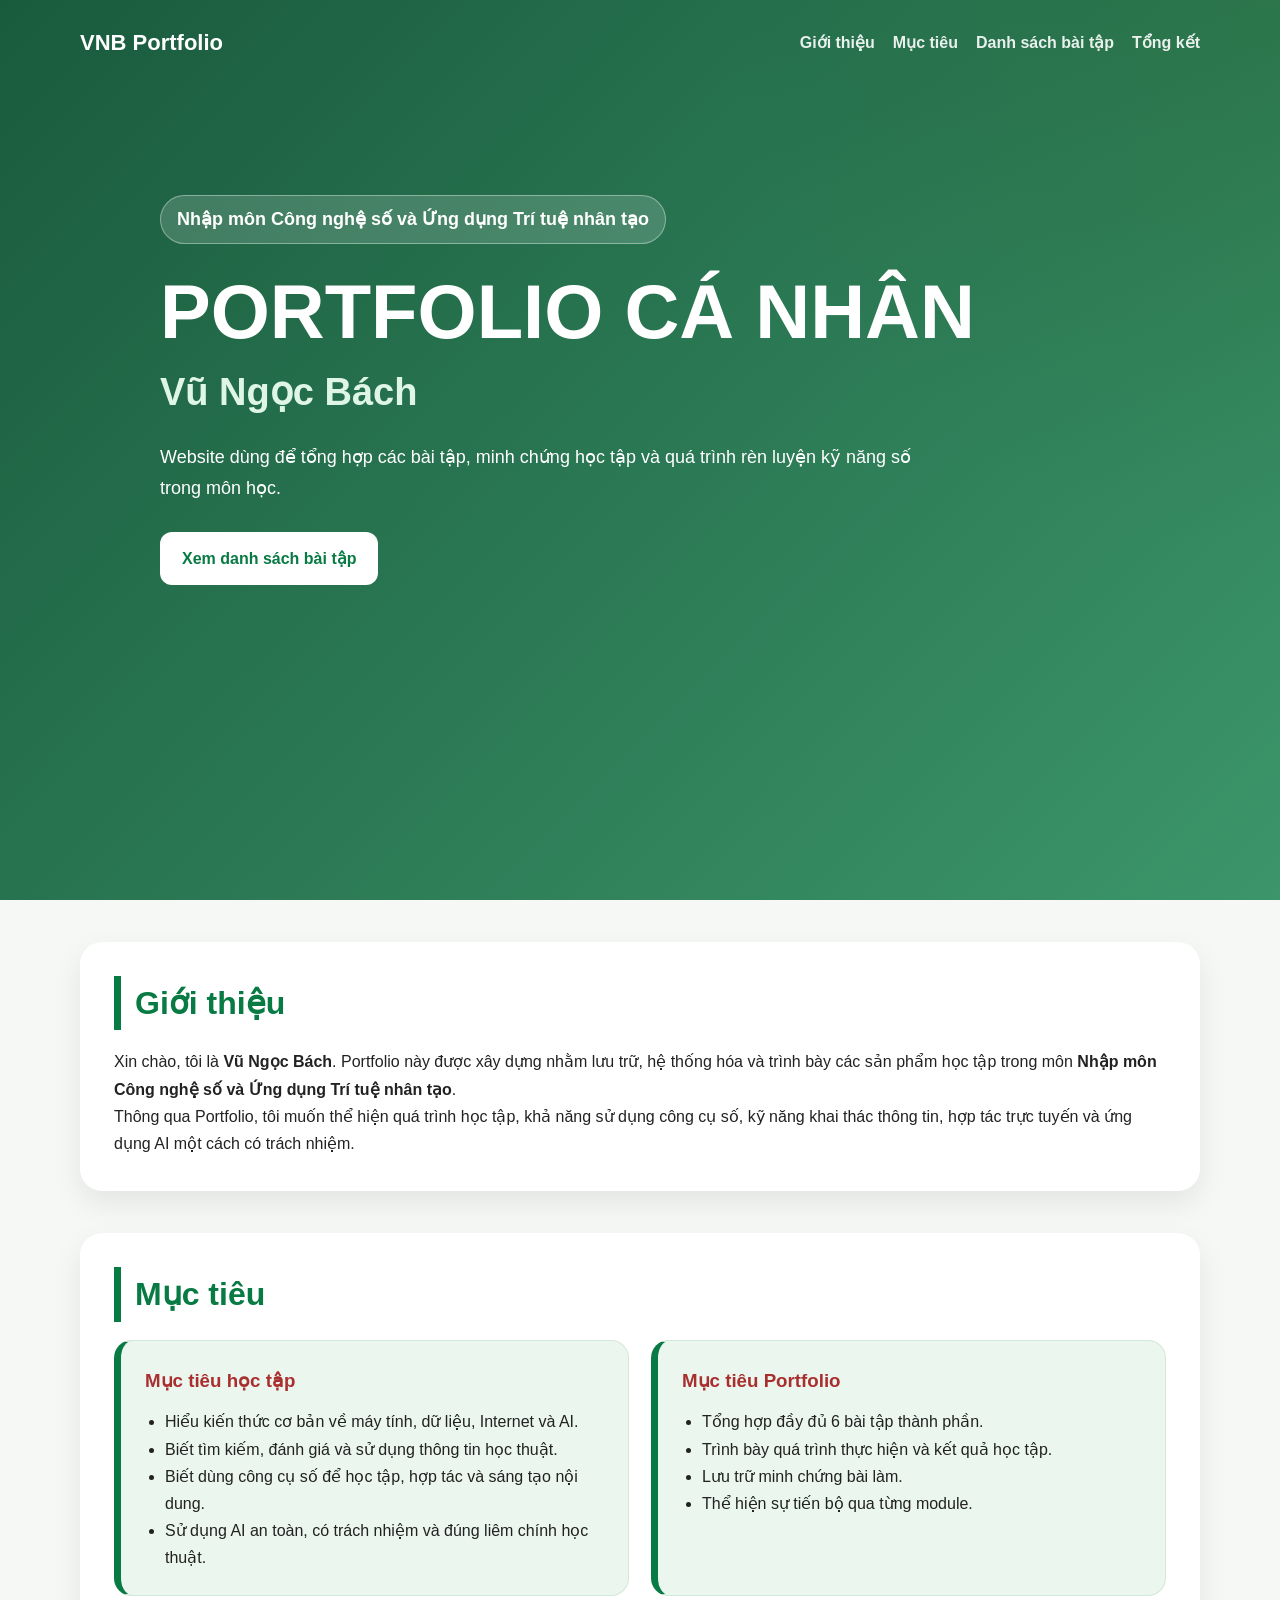
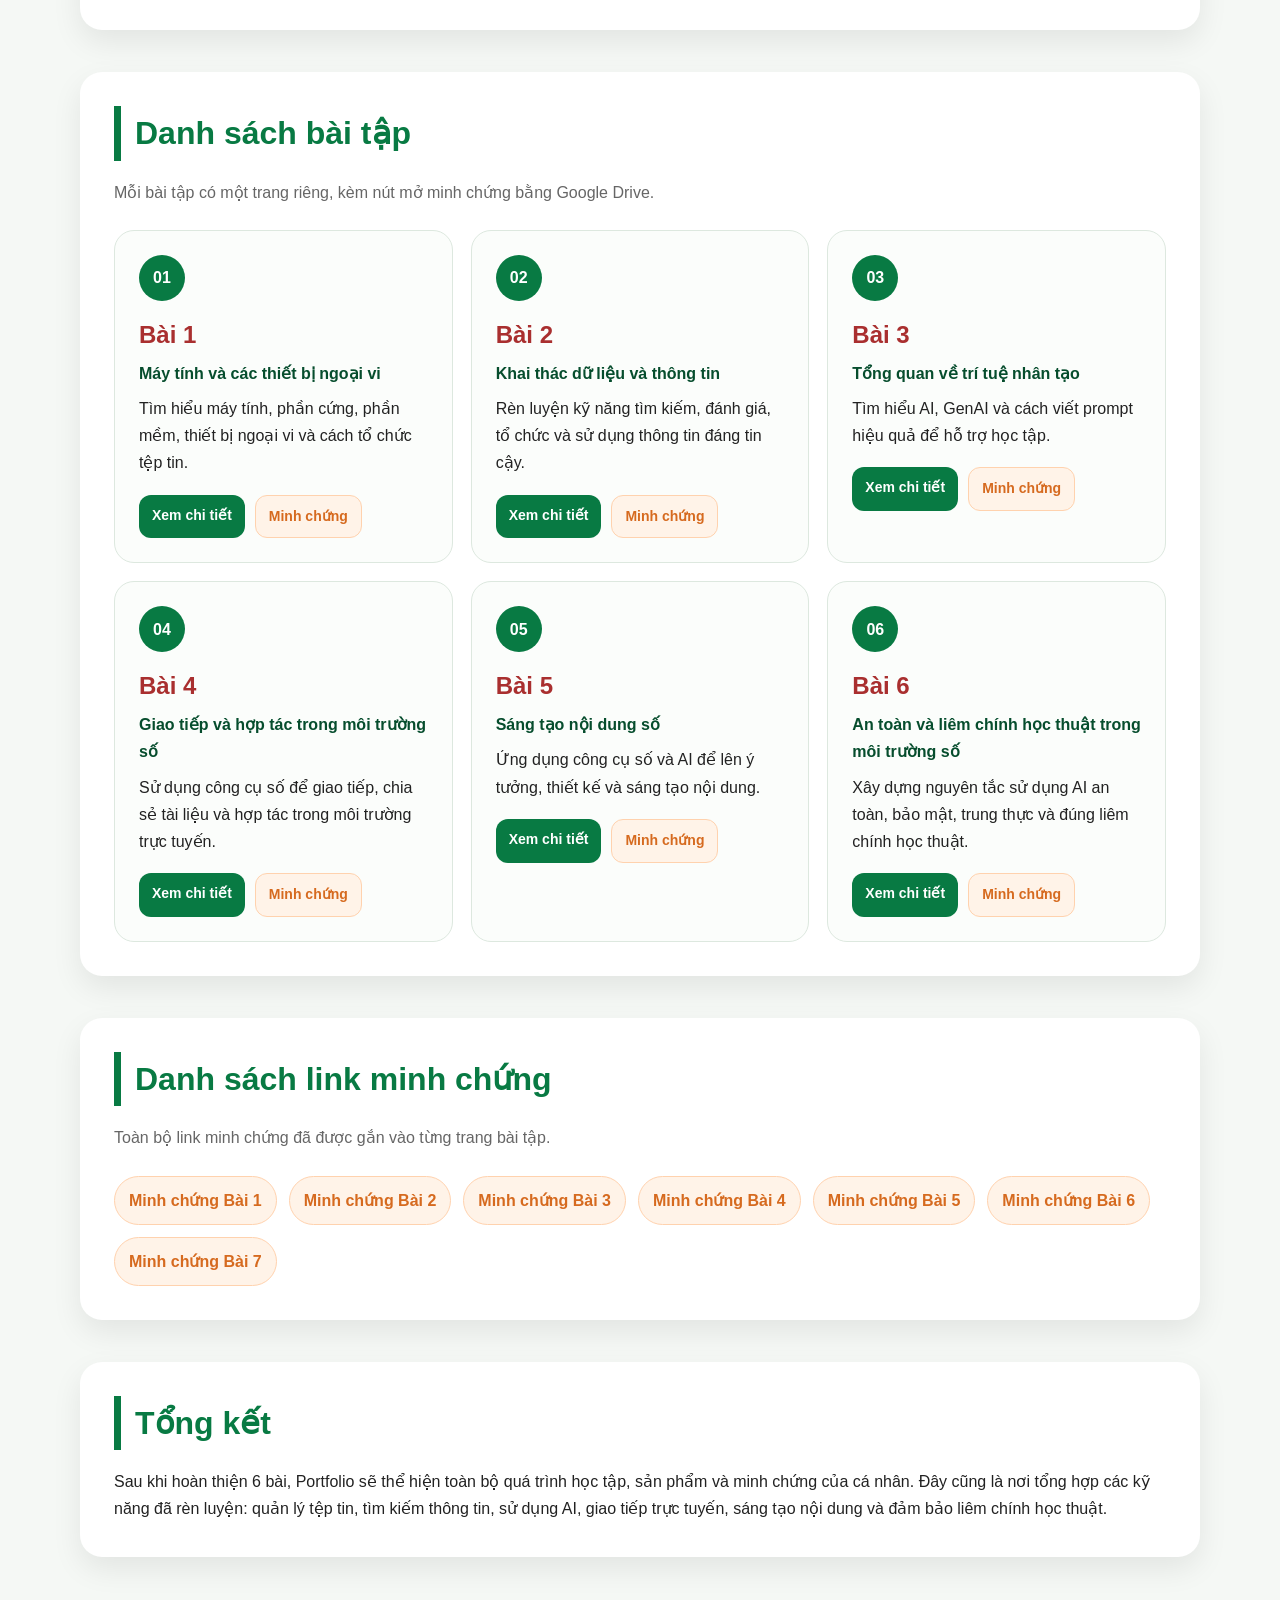
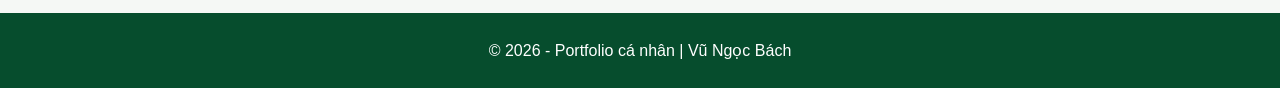
==== index.html @ 05a73e71 "Add files via upload" ====
<!DOCTYPE html>
<html lang="vi">
<head>
  <meta charset="UTF-8" />
  <meta name="viewport" content="width=device-width, initial-scale=1.0" />
  <title>Portfolio cá nhân - Vũ Ngọc Bách</title>
  <link rel="stylesheet" href="style.css" />
</head>
<body>
  <button id="backToTop" title="Lên đầu trang">↑</button>

  <header class="hero" id="top">
    <nav class="navbar">
      <a class="logo" href="index.html">VNB Portfolio</a>
      <div class="nav-links">
        <a href="#gioi-thieu">Giới thiệu</a>
        <a href="#muc-tieu">Mục tiêu</a>
        <a href="#bai-tap">Danh sách bài tập</a>
        <a href="#tong-ket">Tổng kết</a>
      </div>
    </nav>

    <div class="hero-content">
      <p class="tag">Nhập môn Công nghệ số và Ứng dụng Trí tuệ nhân tạo</p>
      <h1>Portfolio cá nhân</h1>
      <h2>Vũ Ngọc Bách</h2>
      <p>
        Website dùng để tổng hợp các bài tập, minh chứng học tập và quá trình rèn luyện
        kỹ năng số trong môn học.
      </p>
      <a class="primary-btn" href="#bai-tap">Xem danh sách bài tập</a>
    </div>
  </header>

  <main>
    <section id="gioi-thieu" class="section reveal">
      <h2>Giới thiệu</h2>
      <p>
        Xin chào, tôi là <strong>Vũ Ngọc Bách</strong>. Portfolio này được xây dựng nhằm
        lưu trữ, hệ thống hóa và trình bày các sản phẩm học tập trong môn
        <strong>Nhập môn Công nghệ số và Ứng dụng Trí tuệ nhân tạo</strong>.
      </p>
      <p>
        Thông qua Portfolio, tôi muốn thể hiện quá trình học tập, khả năng sử dụng công cụ số,
        kỹ năng khai thác thông tin, hợp tác trực tuyến và ứng dụng AI một cách có trách nhiệm.
      </p>
    </section>

    <section id="muc-tieu" class="section reveal">
      <h2>Mục tiêu</h2>
      <div class="two-columns">
        <article class="info-card">
          <h3>Mục tiêu học tập</h3>
          <ul>
            <li>Hiểu kiến thức cơ bản về máy tính, dữ liệu, Internet và AI.</li>
            <li>Biết tìm kiếm, đánh giá và sử dụng thông tin học thuật.</li>
            <li>Biết dùng công cụ số để học tập, hợp tác và sáng tạo nội dung.</li>
            <li>Sử dụng AI an toàn, có trách nhiệm và đúng liêm chính học thuật.</li>
          </ul>
        </article>

        <article class="info-card">
          <h3>Mục tiêu Portfolio</h3>
          <ul>
            <li>Tổng hợp đầy đủ 6 bài tập thành phần.</li>
            <li>Trình bày quá trình thực hiện và kết quả học tập.</li>
            <li>Lưu trữ minh chứng bài làm.</li>
            <li>Thể hiện sự tiến bộ qua từng module.</li>
          </ul>
        </article>
      </div>
    </section>

    <section id="bai-tap" class="section reveal">
      <h2>Danh sách bài tập</h2>
      <p class="section-desc">
        Mỗi bài tập có một trang riêng, kèm nút mở minh chứng bằng Google Drive.
      </p>

      <div class="assignment-grid">

        <article class="assignment-card">
          <span class="number">01</span>
          <h3>Bài 1</h3>
          <p class="assignment-title">Máy tính và các thiết bị ngoại vi</p>
          <p>Tìm hiểu máy tính, phần cứng, phần mềm, thiết bị ngoại vi và cách tổ chức tệp tin.</p>
          <div class="card-actions">
            <a class="detail-btn" href="bai1.html">Xem chi tiết</a>
            <a class="evidence-btn" href="https://drive.google.com/file/d/17_KeBuHPvC0zt0RiAbXdE-51wO7X2xpa/view?usp=share_link" target="_blank" rel="noopener">Minh chứng</a>
          </div>
        </article>

        <article class="assignment-card">
          <span class="number">02</span>
          <h3>Bài 2</h3>
          <p class="assignment-title">Khai thác dữ liệu và thông tin</p>
          <p>Rèn luyện kỹ năng tìm kiếm, đánh giá, tổ chức và sử dụng thông tin đáng tin cậy.</p>
          <div class="card-actions">
            <a class="detail-btn" href="bai2.html">Xem chi tiết</a>
            <a class="evidence-btn" href="https://drive.google.com/file/d/1ya9AKXjqErFp8FeHZlY8vaNB4wdCiCR8/view?usp=share_link" target="_blank" rel="noopener">Minh chứng</a>
          </div>
        </article>

        <article class="assignment-card">
          <span class="number">03</span>
          <h3>Bài 3</h3>
          <p class="assignment-title">Tổng quan về trí tuệ nhân tạo</p>
          <p>Tìm hiểu AI, GenAI và cách viết prompt hiệu quả để hỗ trợ học tập.</p>
          <div class="card-actions">
            <a class="detail-btn" href="bai3.html">Xem chi tiết</a>
            <a class="evidence-btn" href="https://drive.google.com/file/d/1rk3MLzhHFblfXQHARNccKO0j4BWEcYT7/view?usp=share_link" target="_blank" rel="noopener">Minh chứng</a>
          </div>
        </article>

        <article class="assignment-card">
          <span class="number">04</span>
          <h3>Bài 4</h3>
          <p class="assignment-title">Giao tiếp và hợp tác trong môi trường số</p>
          <p>Sử dụng công cụ số để giao tiếp, chia sẻ tài liệu và hợp tác trong môi trường trực tuyến.</p>
          <div class="card-actions">
            <a class="detail-btn" href="bai4.html">Xem chi tiết</a>
            <a class="evidence-btn" href="https://drive.google.com/file/d/1_MtPOjOUsxwetN4rPzFWlxDudxi7b3QG/view?usp=share_link" target="_blank" rel="noopener">Minh chứng</a>
          </div>
        </article>

        <article class="assignment-card">
          <span class="number">05</span>
          <h3>Bài 5</h3>
          <p class="assignment-title">Sáng tạo nội dung số</p>
          <p>Ứng dụng công cụ số và AI để lên ý tưởng, thiết kế và sáng tạo nội dung.</p>
          <div class="card-actions">
            <a class="detail-btn" href="bai5.html">Xem chi tiết</a>
            <a class="evidence-btn" href="https://drive.google.com/file/d/1tkrIAg6QmiqeE-oy_Vq1WE5YVNX4ok_f/view?usp=share_link" target="_blank" rel="noopener">Minh chứng</a>
          </div>
        </article>

        <article class="assignment-card">
          <span class="number">06</span>
          <h3>Bài 6</h3>
          <p class="assignment-title">An toàn và liêm chính học thuật trong môi trường số</p>
          <p>Xây dựng nguyên tắc sử dụng AI an toàn, bảo mật, trung thực và đúng liêm chính học thuật.</p>
          <div class="card-actions">
            <a class="detail-btn" href="bai6.html">Xem chi tiết</a>
            <a class="evidence-btn" href="https://drive.google.com/file/d/1mpqe5vvJ4cxMAyjoHSEantdmtImzjox4/view?usp=share_link" target="_blank" rel="noopener">Minh chứng</a>
          </div>
        </article>

      </div>
    </section>

    <section id="minh-chung" class="section reveal">
      <h2>Danh sách link minh chứng</h2>
      <p class="section-desc">Toàn bộ link minh chứng đã được gắn vào từng trang bài tập.</p>
      <div class="evidence-list">
        <a href="https://drive.google.com/file/d/17_KeBuHPvC0zt0RiAbXdE-51wO7X2xpa/view?usp=share_link" target="_blank" rel="noopener">Minh chứng Bài 1</a>
<a href="https://drive.google.com/file/d/1ya9AKXjqErFp8FeHZlY8vaNB4wdCiCR8/view?usp=share_link" target="_blank" rel="noopener">Minh chứng Bài 2</a>
<a href="https://drive.google.com/file/d/1rk3MLzhHFblfXQHARNccKO0j4BWEcYT7/view?usp=share_link" target="_blank" rel="noopener">Minh chứng Bài 3</a>
<a href="https://drive.google.com/file/d/1_MtPOjOUsxwetN4rPzFWlxDudxi7b3QG/view?usp=share_link" target="_blank" rel="noopener">Minh chứng Bài 4</a>
<a href="https://drive.google.com/file/d/1tkrIAg6QmiqeE-oy_Vq1WE5YVNX4ok_f/view?usp=share_link" target="_blank" rel="noopener">Minh chứng Bài 5</a>
<a href="https://drive.google.com/file/d/1mpqe5vvJ4cxMAyjoHSEantdmtImzjox4/view?usp=share_link" target="_blank" rel="noopener">Minh chứng Bài 6</a>
<a href="https://drive.google.com/file/d/15a1ItM4gDyI9avNqG9fTNiDz6GsLMPMx/view?usp=share_link" target="_blank" rel="noopener">Minh chứng Bài 7</a>

      </div>
    </section>

    <section id="tong-ket" class="section reveal">
      <h2>Tổng kết</h2>
      <p>
        Sau khi hoàn thiện 6 bài, Portfolio sẽ thể hiện toàn bộ quá trình học tập,
        sản phẩm và minh chứng của cá nhân. Đây cũng là nơi tổng hợp các kỹ năng đã rèn luyện:
        quản lý tệp tin, tìm kiếm thông tin, sử dụng AI, giao tiếp trực tuyến, sáng tạo nội dung
        và đảm bảo liêm chính học thuật.
      </p>
    </section>
  </main>

  <footer>
    <p>© 2026 - Portfolio cá nhân | Vũ Ngọc Bách</p>
  </footer>

  <script src="script.js"></script>
</body>
</html>
---- style.css ----
* {
  box-sizing: border-box;
  margin: 0;
  padding: 0;
}

:root {
  --green: #087a43;
  --green-dark: #064d2d;
  --green-light: #eaf6ee;
  --red: #a92f2f;
  --orange: #d66a1f;
  --white: #ffffff;
  --text: #222222;
  --muted: #666666;
  --shadow: 0 12px 30px rgba(0, 0, 0, 0.08);
}

html {
  scroll-behavior: smooth;
}

body {
  font-family: Arial, Helvetica, sans-serif;
  background: #f5f8f5;
  color: var(--text);
  line-height: 1.7;
}

a {
  text-decoration: none;
}

.hero {
  min-height: 100vh;
  background:
    linear-gradient(135deg, rgba(6, 77, 45, 0.92), rgba(8, 122, 67, 0.78)),
    radial-gradient(circle at top right, rgba(214, 106, 31, 0.35), transparent 35%);
  color: var(--white);
}

.navbar {
  width: min(1120px, 90%);
  margin: 0 auto;
  padding: 24px 0;
  display: flex;
  align-items: center;
  justify-content: space-between;
  gap: 18px;
}

.logo {
  color: var(--white);
  font-size: 22px;
  font-weight: 800;
}

.nav-links {
  display: flex;
  gap: 18px;
  flex-wrap: wrap;
}

.nav-links a {
  color: var(--white);
  font-weight: 700;
  opacity: 0.9;
}

.nav-links a:hover {
  opacity: 1;
  text-decoration: underline;
}

.hero-content {
  width: min(960px, 90%);
  margin: 0 auto;
  padding-top: 110px;
}

.tag {
  display: inline-block;
  padding: 8px 16px;
  margin-bottom: 18px;
  background: rgba(255, 255, 255, 0.16);
  border: 1px solid rgba(255, 255, 255, 0.38);
  border-radius: 999px;
  font-weight: 700;
}

.hero-content h1 {
  font-size: clamp(42px, 8vw, 76px);
  line-height: 1.05;
  text-transform: uppercase;
  margin-bottom: 8px;
}

.hero-content h2 {
  font-size: clamp(24px, 4vw, 38px);
  color: #dff5e5;
  margin-bottom: 18px;
}

.hero-content p {
  max-width: 760px;
  font-size: 18px;
  margin-bottom: 28px;
}

.primary-btn,
.detail-btn,
.evidence-btn,
.back-home {
  display: inline-block;
  border-radius: 12px;
  font-weight: 800;
  transition: 0.25s;
}

.primary-btn {
  padding: 13px 22px;
  background: var(--white);
  color: var(--green);
}

.primary-btn:hover {
  background: #e8f5ec;
  transform: translateY(-2px);
}

.section {
  width: min(1120px, 90%);
  margin: 42px auto;
  padding: 34px;
  background: var(--white);
  border-radius: 22px;
  box-shadow: var(--shadow);
}

.section h2 {
  color: var(--green);
  font-size: 32px;
  margin-bottom: 18px;
  padding-left: 14px;
  border-left: 7px solid var(--green);
}

.section-desc {
  color: var(--muted);
  margin-bottom: 24px;
}

.two-columns {
  display: grid;
  grid-template-columns: repeat(2, 1fr);
  gap: 22px;
}

.info-card {
  padding: 24px;
  background: var(--green-light);
  border: 1px solid #d3e8d8;
  border-left: 7px solid var(--green);
  border-radius: 18px;
}

.info-card h3 {
  color: var(--red);
  margin-bottom: 12px;
}

.info-card ul {
  padding-left: 20px;
}

.assignment-grid {
  display: grid;
  grid-template-columns: repeat(3, 1fr);
  gap: 18px;
}

.assignment-card {
  padding: 24px;
  border: 1px solid #dde8df;
  border-radius: 20px;
  background: #fbfdfb;
  transition: transform 0.25s, box-shadow 0.25s, border-color 0.25s;
}

.assignment-card:hover,
.assignment-card.hovered {
  transform: translateY(-7px);
  border-color: var(--green);
  box-shadow: 0 12px 26px rgba(8, 122, 67, 0.17);
}

.number {
  display: inline-flex;
  width: 46px;
  height: 46px;
  margin-bottom: 14px;
  border-radius: 50%;
  align-items: center;
  justify-content: center;
  background: var(--green);
  color: var(--white);
  font-weight: 900;
}

.assignment-card h3 {
  color: var(--red);
  font-size: 24px;
  margin-bottom: 4px;
}

.assignment-title {
  color: var(--green-dark);
  font-weight: 800;
  margin-bottom: 8px;
}

.card-actions {
  display: flex;
  gap: 10px;
  flex-wrap: wrap;
  margin-top: 18px;
}

.detail-btn,
.evidence-btn {
  padding: 9px 13px;
  font-size: 14px;
}

.detail-btn {
  background: var(--green);
  color: var(--white);
}

.evidence-btn {
  background: #fff3e8;
  color: var(--orange);
  border: 1px solid #ffd2ae;
}

.detail-btn:hover,
.evidence-btn:hover {
  transform: translateY(-2px);
}

.evidence-list {
  display: flex;
  gap: 12px;
  flex-wrap: wrap;
}

.evidence-list a {
  padding: 10px 14px;
  border-radius: 999px;
  background: #fff3e8;
  color: var(--orange);
  font-weight: 800;
  border: 1px solid #ffd2ae;
}

.subpage-header {
  background: linear-gradient(135deg, var(--green-dark), var(--green));
  color: var(--white);
  padding: 28px 0;
}

.subpage-header-inner {
  width: min(1120px, 90%);
  margin: 0 auto;
  display: flex;
  align-items: center;
  justify-content: space-between;
  gap: 16px;
  flex-wrap: wrap;
}

.back-home {
  color: var(--white);
  border: 1px solid rgba(255,255,255,0.45);
  padding: 9px 14px;
}

.back-home:hover {
  background: rgba(255,255,255,0.16);
}

.subpage-main {
  width: min(980px, 90%);
  margin: 42px auto;
}

.lesson-box {
  background: var(--white);
  box-shadow: var(--shadow);
  border-radius: 22px;
  padding: 34px;
}

.lesson-box h1 {
  color: var(--red);
  font-size: clamp(30px, 5vw, 44px);
  margin-bottom: 10px;
}

.lesson-box .lead {
  color: var(--muted);
  margin-bottom: 26px;
}

.placeholder-grid {
  display: grid;
  grid-template-columns: repeat(2, 1fr);
  gap: 18px;
  margin-top: 24px;
}

.placeholder-card,
.proof-card {
  padding: 22px;
  border-radius: 18px;
  border: 1px solid #dbe7de;
  background: #fbfdfb;
}

.placeholder-card h2 {
  font-size: 21px;
  color: var(--green);
  margin-bottom: 8px;
}

.proof-card {
  margin-top: 22px;
  background: #fff7ed;
  border-left: 7px solid var(--orange);
}

.proof-card h2 {
  color: var(--orange);
  margin-bottom: 8px;
}

.proof-actions {
  margin-top: 16px;
}

footer {
  margin-top: 56px;
  padding: 24px;
  text-align: center;
  color: var(--white);
  background: var(--green-dark);
}

#backToTop {
  position: fixed;
  right: 18px;
  bottom: 18px;
  width: 46px;
  height: 46px;
  border: none;
  border-radius: 50%;
  background: var(--red);
  color: var(--white);
  font-size: 22px;
  font-weight: 900;
  cursor: pointer;
  box-shadow: var(--shadow);
  display: none;
  z-index: 50;
}

#backToTop.show {
  display: block;
}

.reveal {
  opacity: 0;
  transform: translateY(18px);
  transition: 0.6s;
}

.reveal.visible {
  opacity: 1;
  transform: translateY(0);
}

@media (max-width: 900px) {
  .two-columns,
  .assignment-grid,
  .placeholder-grid {
    grid-template-columns: 1fr;
  }

  .hero-content {
    padding-top: 80px;
  }
}

@media (max-width: 640px) {
  .navbar,
  .subpage-header-inner {
    align-items: flex-start;
    flex-direction: column;
  }

  .nav-links {
    gap: 10px;
  }

  .section,
  .lesson-box {
    padding: 24px;
  }
}
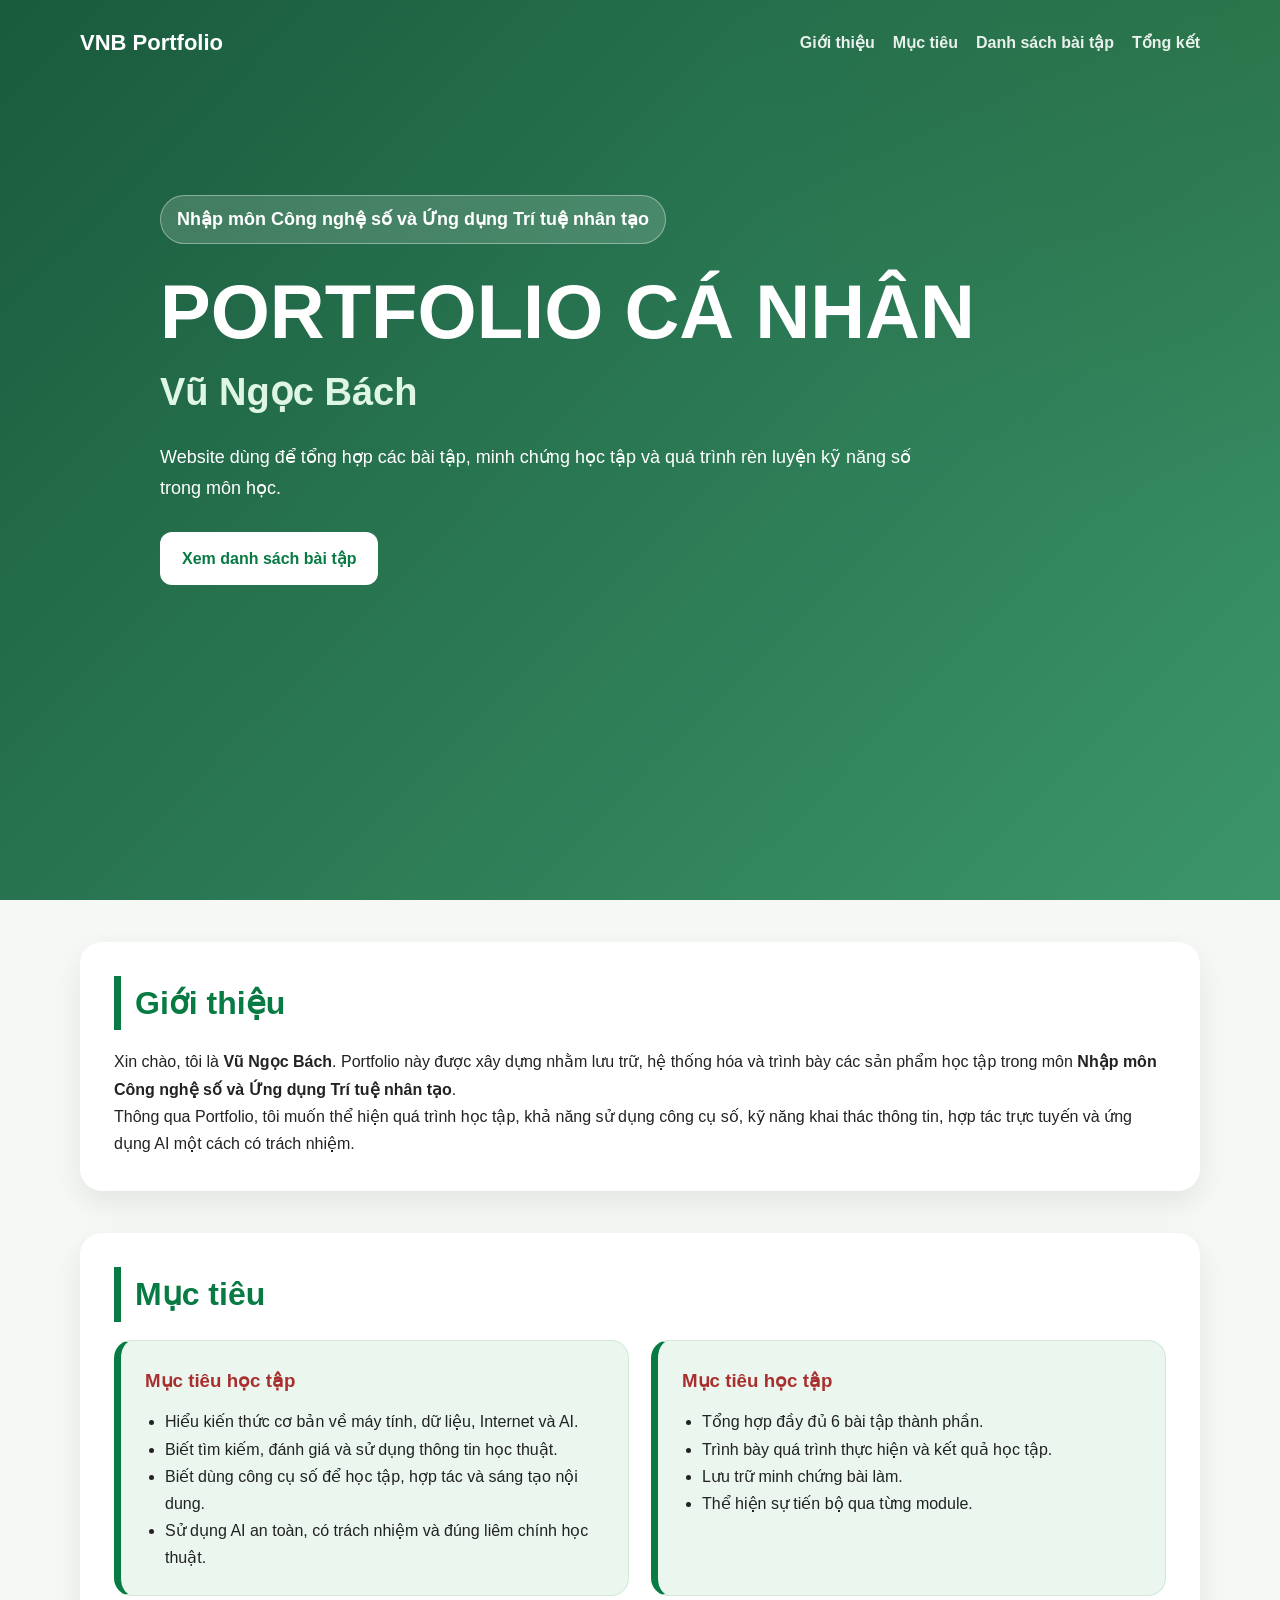
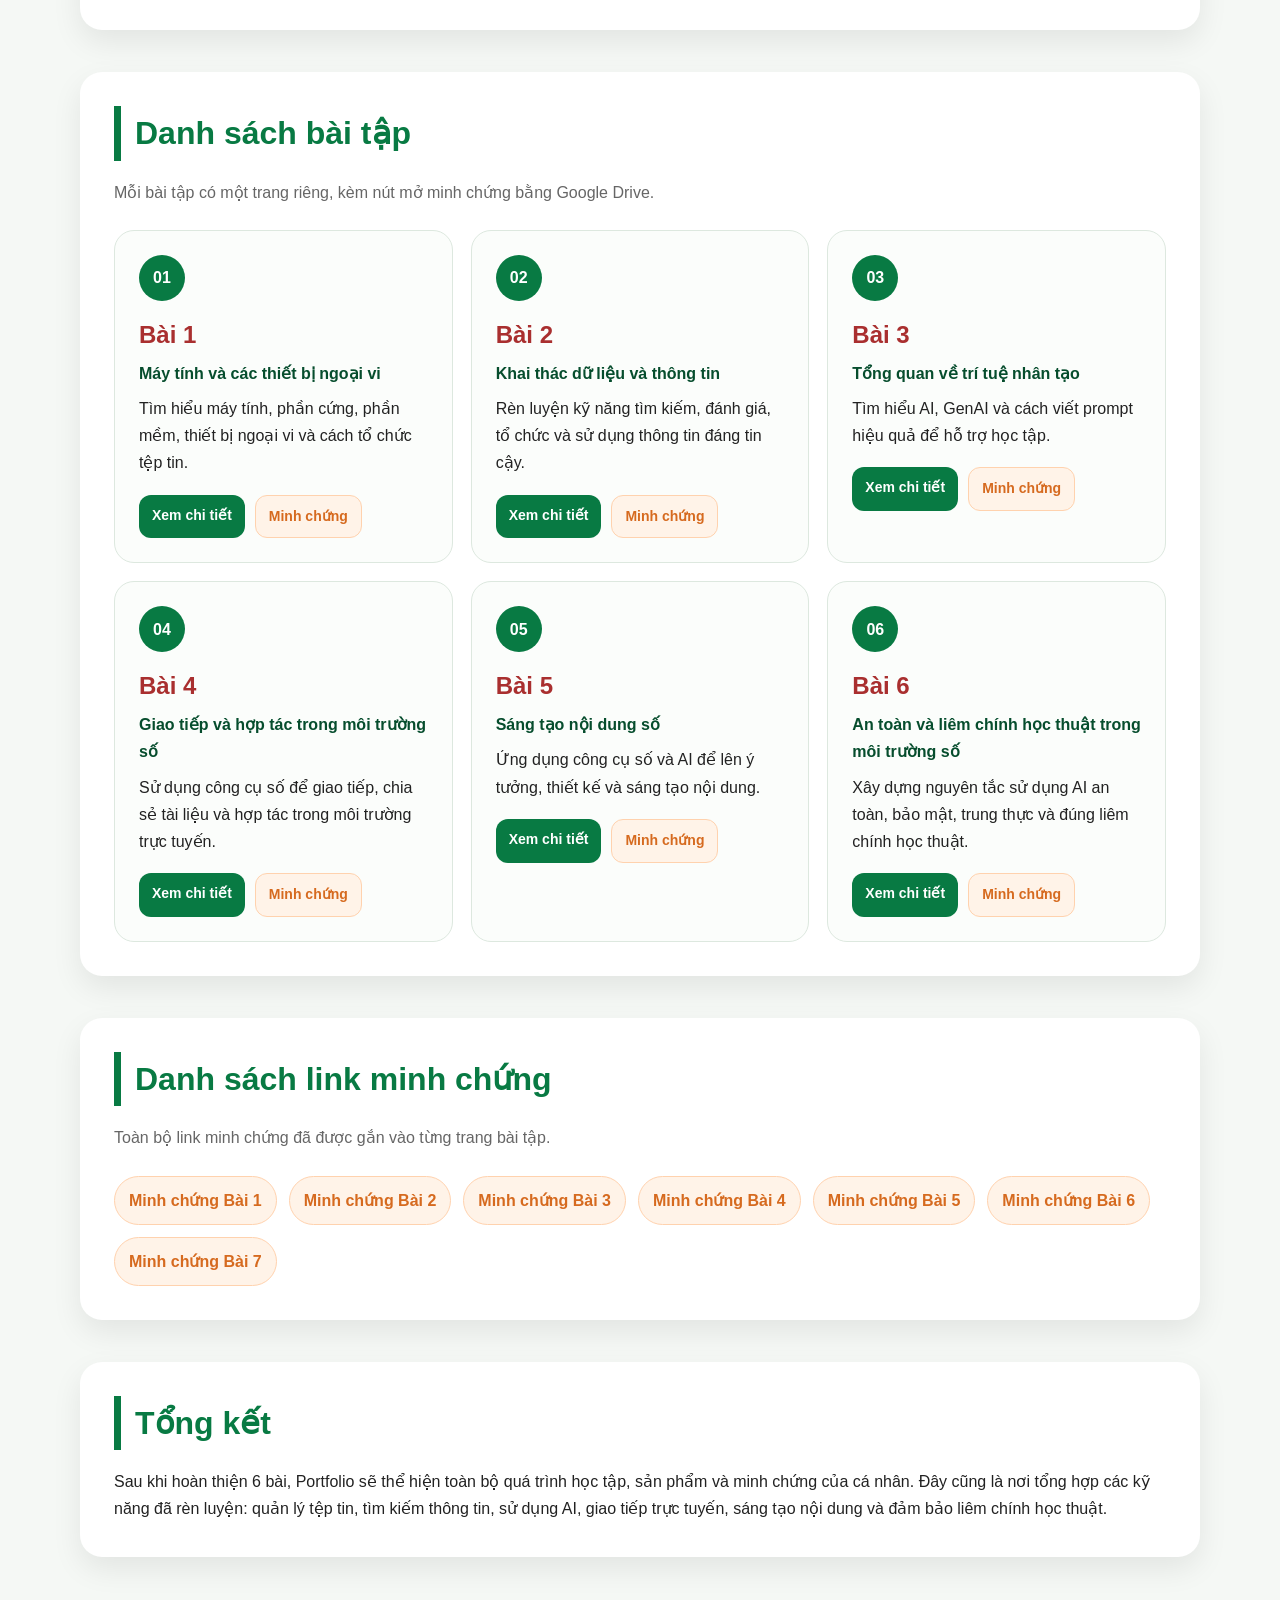
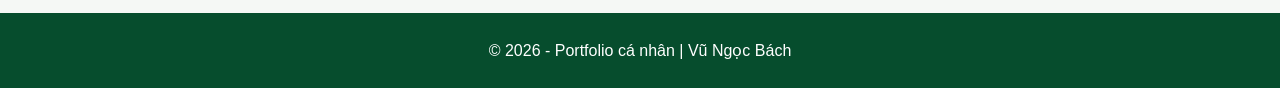
==== commit bd80a7f8: "Change header from 'Mục tiêu Portfolio' to 'Mục tiêu học tập'" ====
--- a/index.html
+++ b/index.html
@@ -60,7 +60,7 @@
         </article>
 
         <article class="info-card">
-          <h3>Mục tiêu Portfolio</h3>
+          <h3>Mục tiêu học tập</h3>
           <ul>
             <li>Tổng hợp đầy đủ 6 bài tập thành phần.</li>
             <li>Trình bày quá trình thực hiện và kết quả học tập.</li>
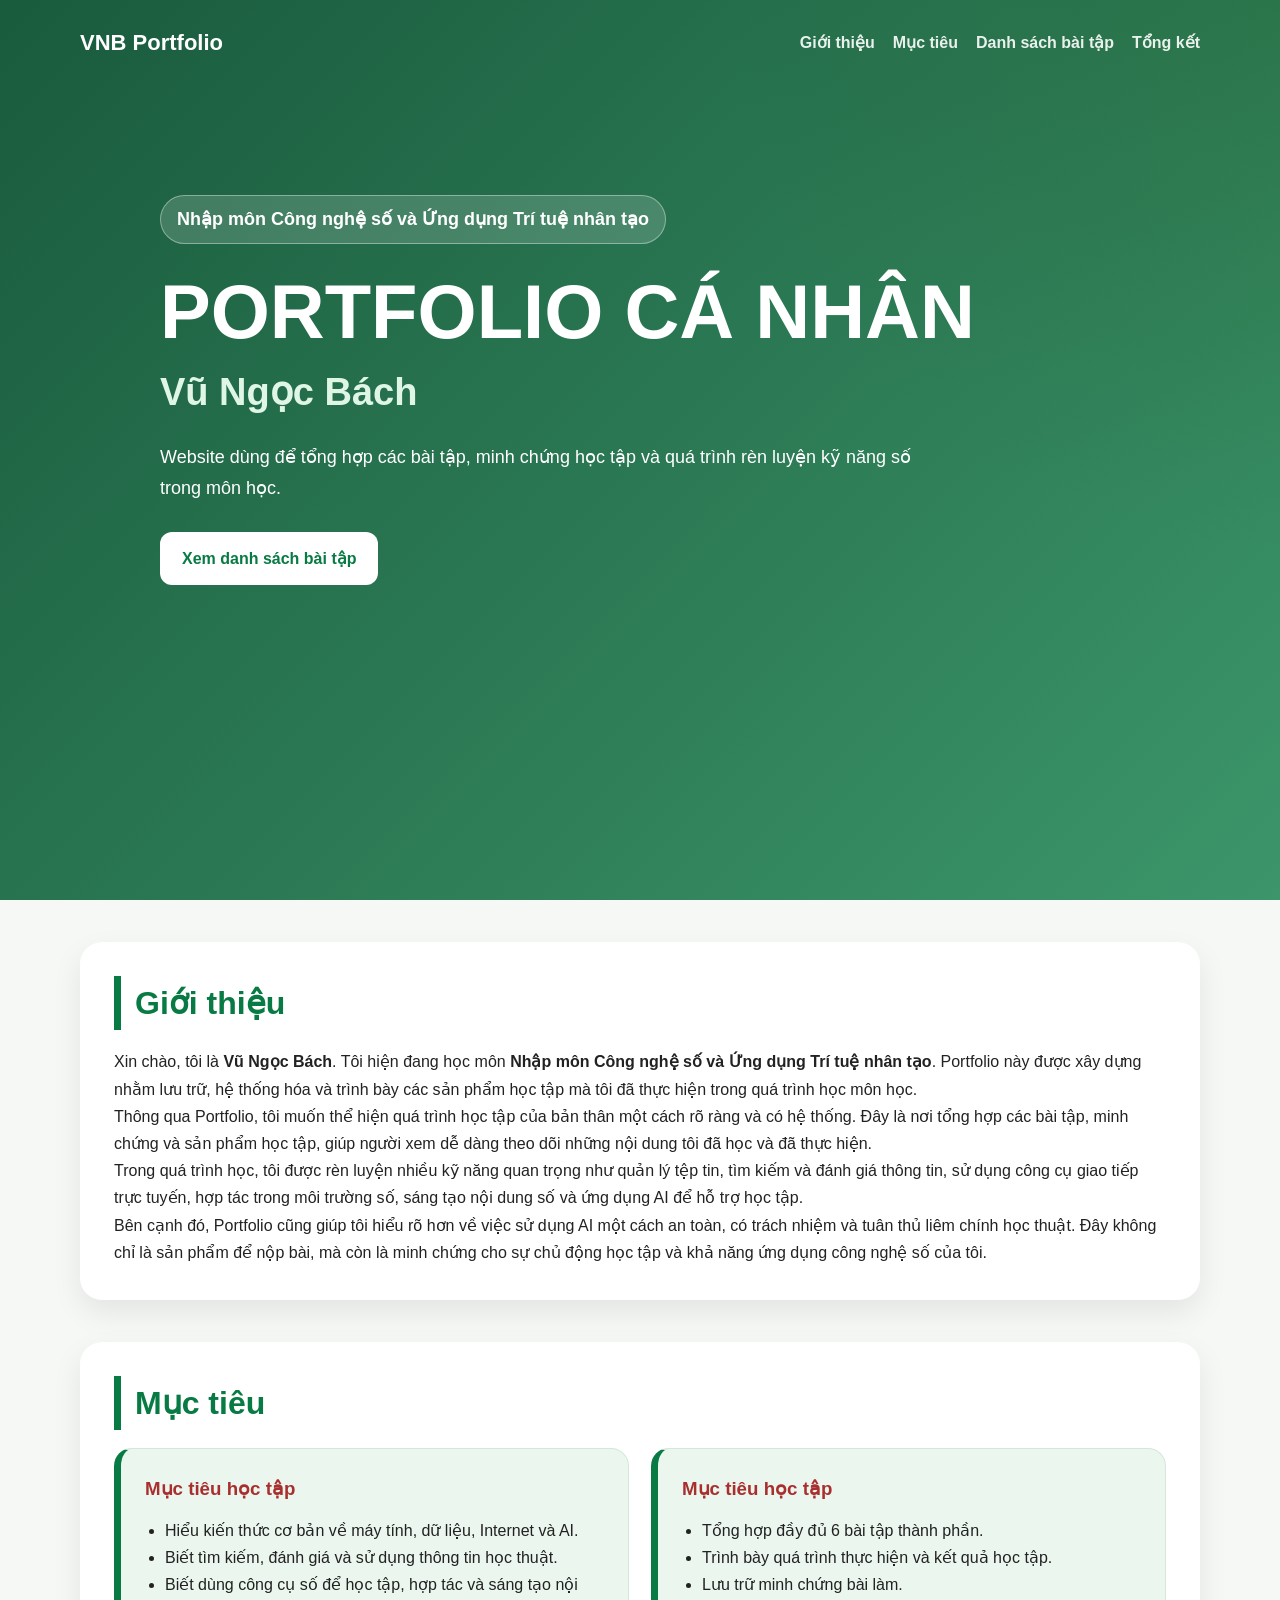
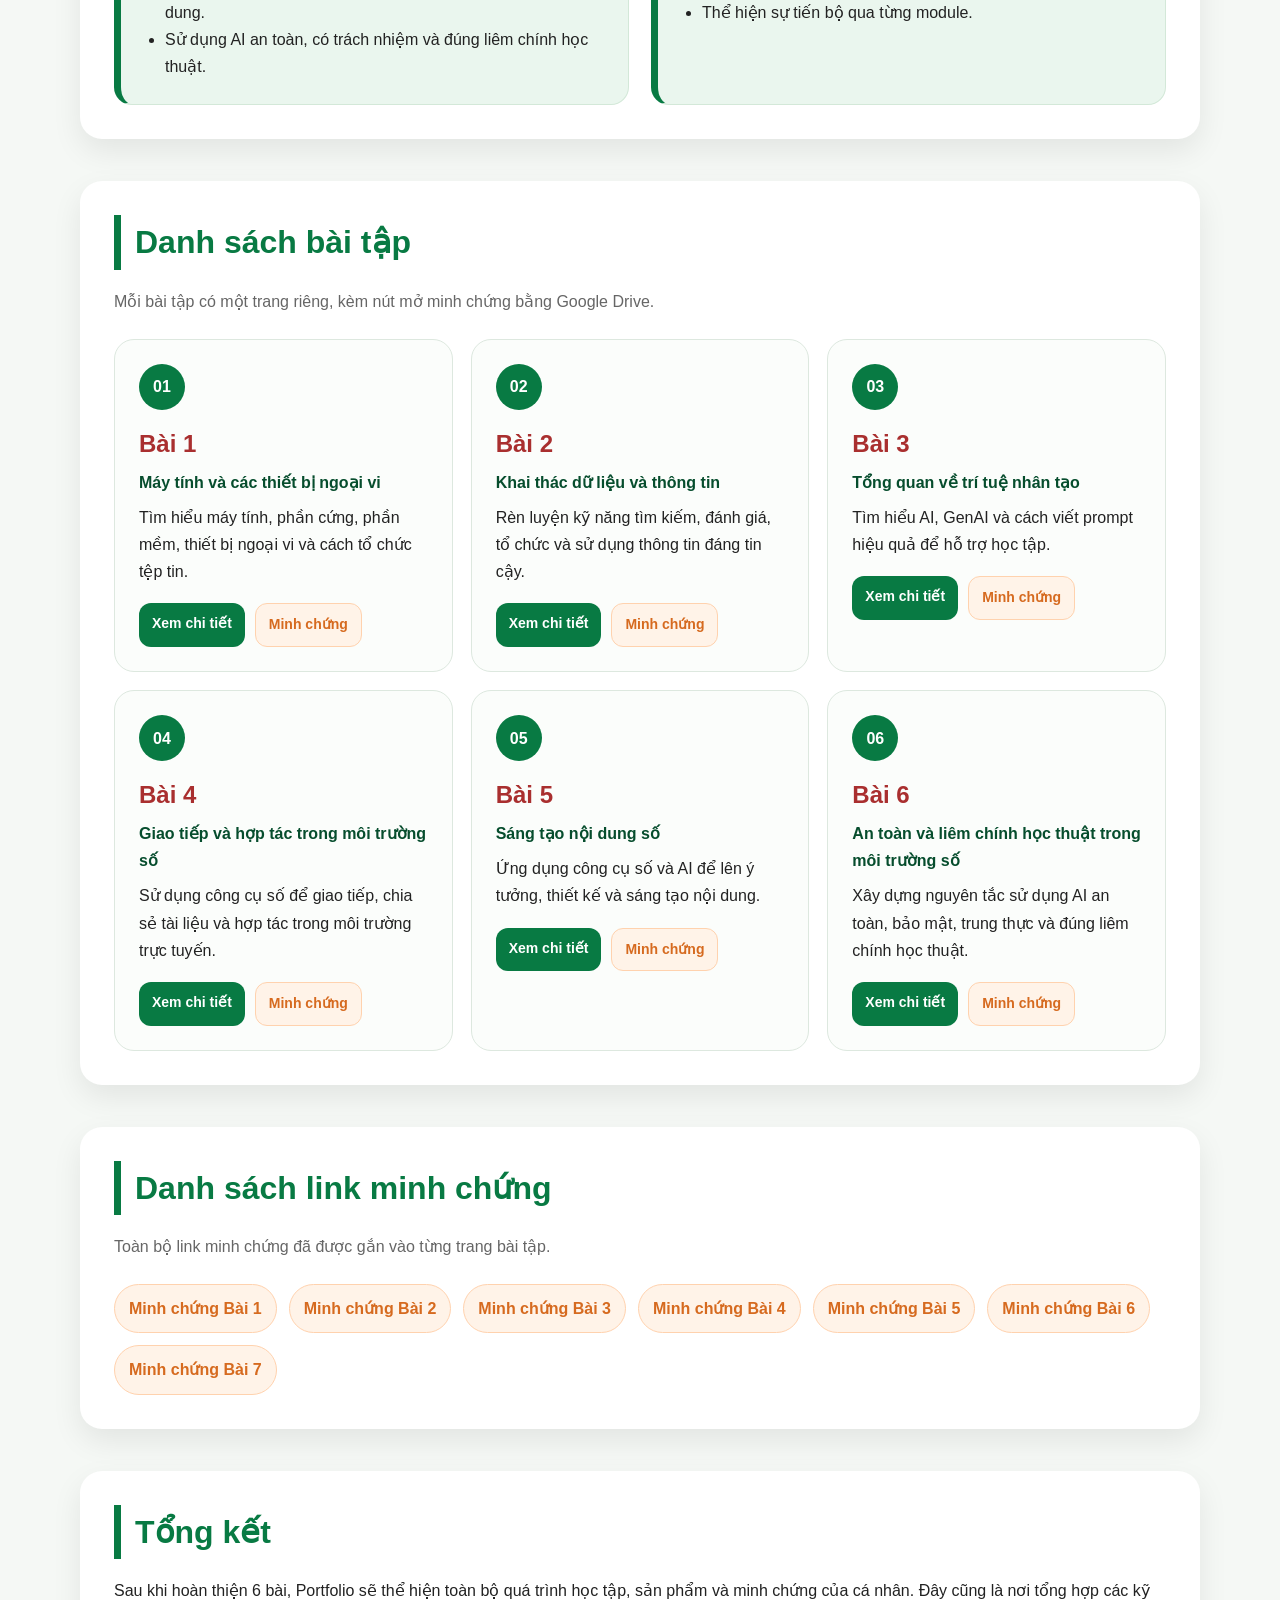
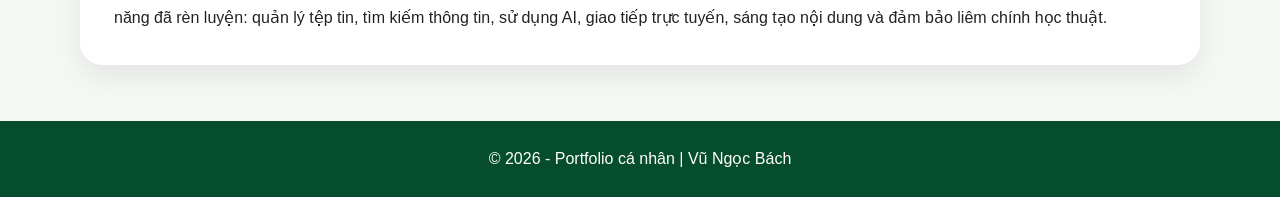
==== commit c41aaf0f: "Revise introduction in index.html Updated introduction section to reflect current studies and skills" ====
--- a/index.html
+++ b/index.html
@@ -36,13 +36,28 @@
     <section id="gioi-thieu" class="section reveal">
       <h2>Giới thiệu</h2>
       <p>
-        Xin chào, tôi là <strong>Vũ Ngọc Bách</strong>. Portfolio này được xây dựng nhằm
-        lưu trữ, hệ thống hóa và trình bày các sản phẩm học tập trong môn
+        Xin chào, tôi là <strong>Vũ Ngọc Bách</strong>. Tôi hiện đang học môn
         <strong>Nhập môn Công nghệ số và Ứng dụng Trí tuệ nhân tạo</strong>.
+        Portfolio này được xây dựng nhằm lưu trữ, hệ thống hóa và trình bày các
+        sản phẩm học tập mà tôi đã thực hiện trong quá trình học môn học.
       </p>
+      
       <p>
-        Thông qua Portfolio, tôi muốn thể hiện quá trình học tập, khả năng sử dụng công cụ số,
-        kỹ năng khai thác thông tin, hợp tác trực tuyến và ứng dụng AI một cách có trách nhiệm.
+        Thông qua Portfolio, tôi muốn thể hiện quá trình học tập của bản thân một cách
+        rõ ràng và có hệ thống. Đây là nơi tổng hợp các bài tập, minh chứng và sản phẩm
+        học tập, giúp người xem dễ dàng theo dõi những nội dung tôi đã học và đã thực hiện.
+      </p>
+      
+      <p>
+        Trong quá trình học, tôi được rèn luyện nhiều kỹ năng quan trọng như quản lý tệp tin,
+        tìm kiếm và đánh giá thông tin, sử dụng công cụ giao tiếp trực tuyến, hợp tác trong
+        môi trường số, sáng tạo nội dung số và ứng dụng AI để hỗ trợ học tập.
+      </p>
+      
+      <p>
+        Bên cạnh đó, Portfolio cũng giúp tôi hiểu rõ hơn về việc sử dụng AI một cách an toàn,
+        có trách nhiệm và tuân thủ liêm chính học thuật. Đây không chỉ là sản phẩm để nộp bài,
+        mà còn là minh chứng cho sự chủ động học tập và khả năng ứng dụng công nghệ số của tôi.
       </p>
     </section>
 
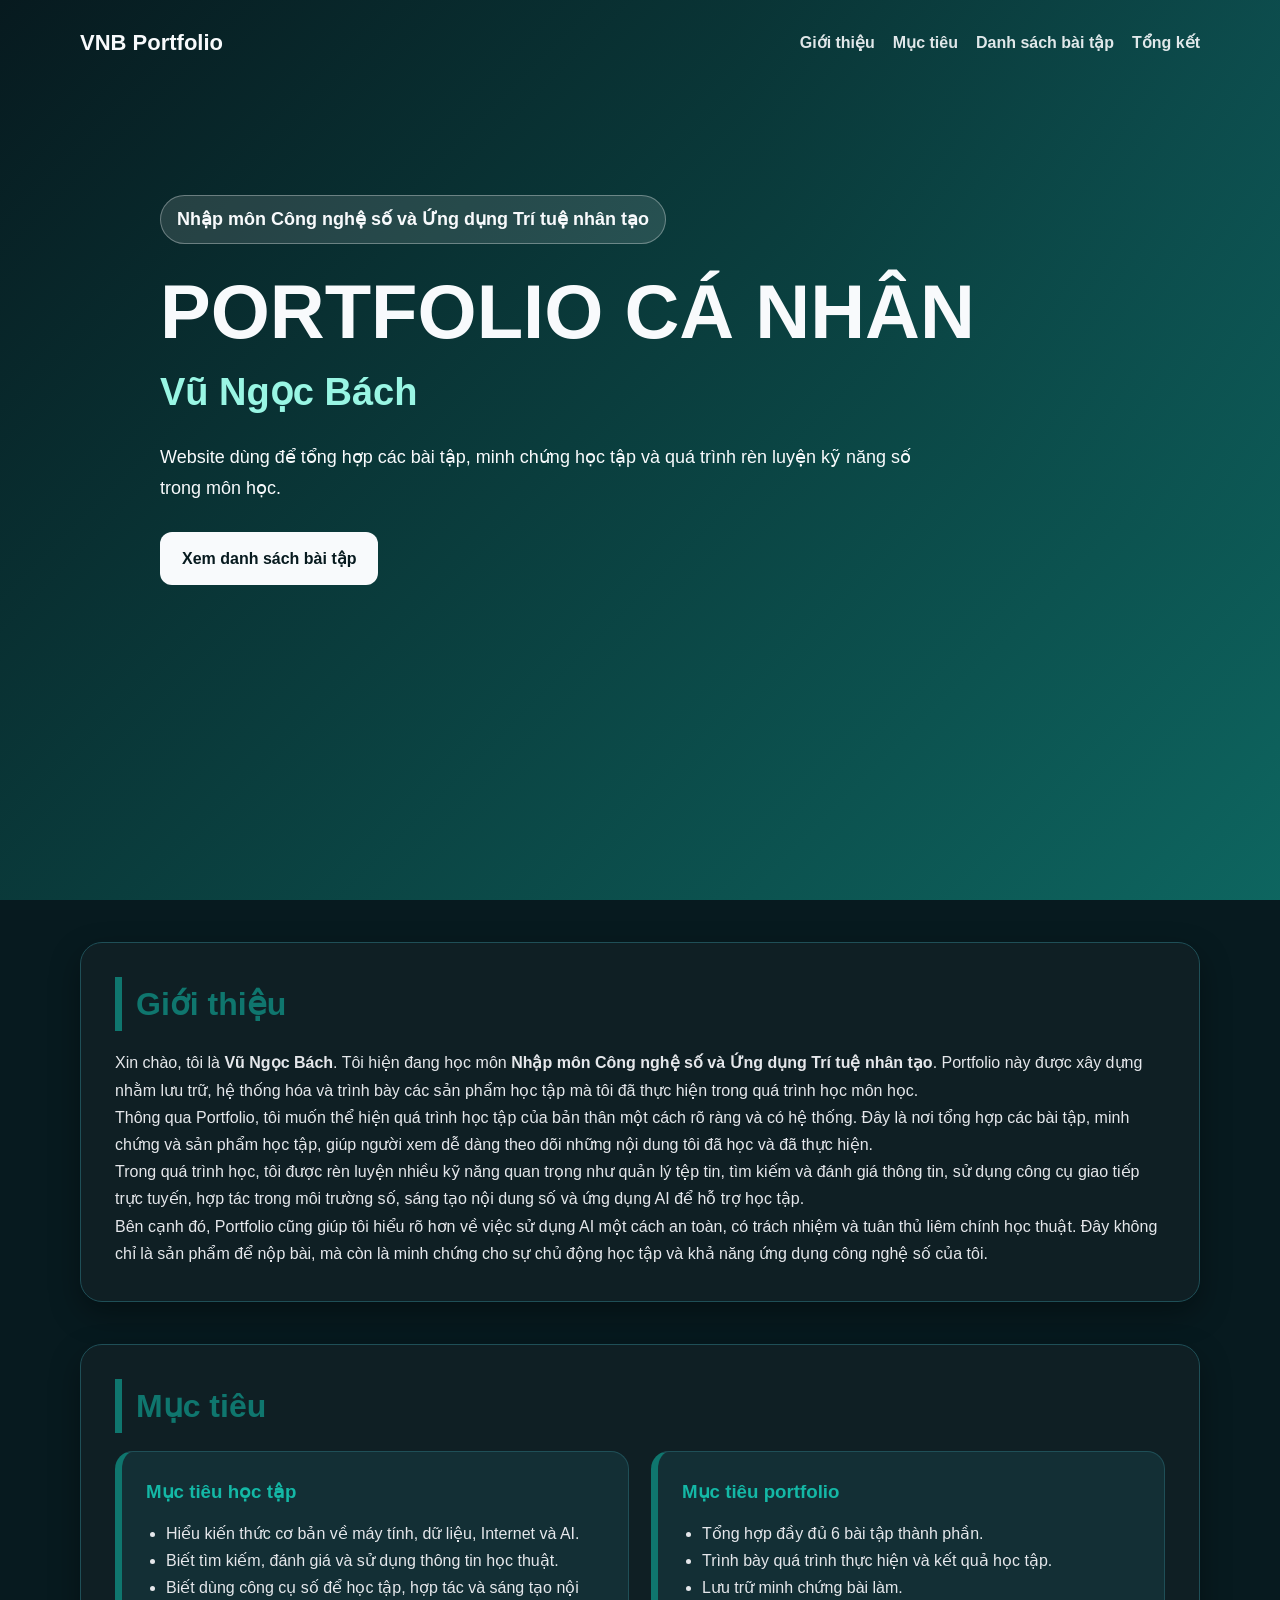
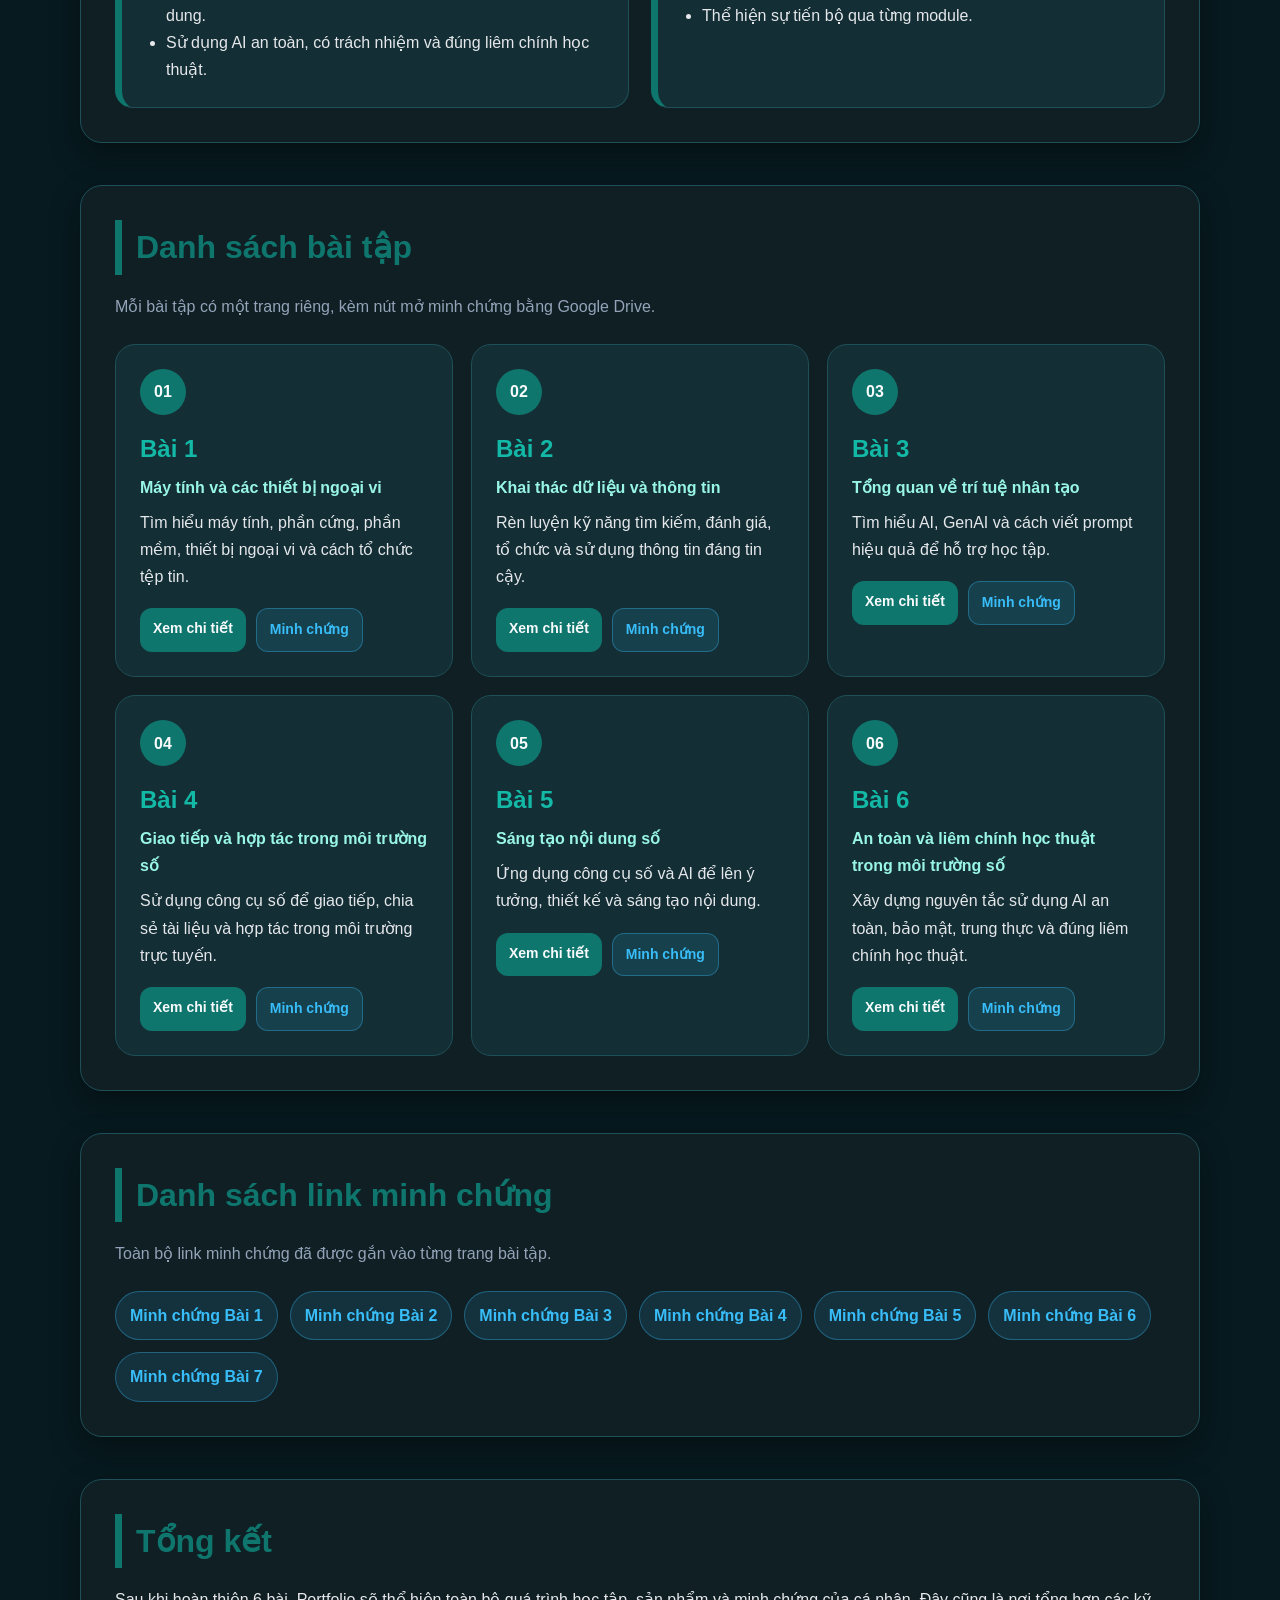
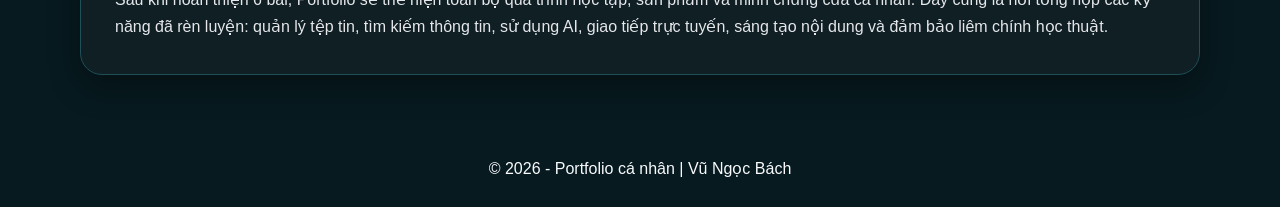
==== commit 54db0220: "Change heading from 'Mục tiêu học tập' to 'Mục tiêu portfolio'" ====
--- a/index.html
+++ b/index.html
@@ -75,7 +75,7 @@
         </article>
 
         <article class="info-card">
-          <h3>Mục tiêu học tập</h3>
+          <h3>Mục tiêu portfolio</h3>
           <ul>
             <li>Tổng hợp đầy đủ 6 bài tập thành phần.</li>
             <li>Trình bày quá trình thực hiện và kết quả học tập.</li>
--- a/style.css
+++ b/style.css
@@ -5,15 +5,18 @@
 }
 
 :root {
-  --green: #087a43;
-  --green-dark: #064d2d;
-  --green-light: #eaf6ee;
-  --red: #a92f2f;
-  --orange: #d66a1f;
-  --white: #ffffff;
-  --text: #222222;
-  --muted: #666666;
-  --shadow: 0 12px 30px rgba(0, 0, 0, 0.08);
+  --green: #0f766e;
+  --green-dark: #071a1f;
+  --green-light: #102a2e;
+  --red: #14b8a6;
+  --orange: #38bdf8;
+  --white: #f8fafc;
+  --text: #e5e7eb;
+  --muted: #94a3b8;
+  --card: #0f1f24;
+  --card-2: #132f35;
+  --border: #1f4f57;
+  --shadow: 0 12px 30px rgba(0, 0, 0, 0.35);
 }
 
 html {
@@ -22,7 +25,7 @@
 
 body {
   font-family: Arial, Helvetica, sans-serif;
-  background: #f5f8f5;
+  background: #071a1f;
   color: var(--text);
   line-height: 1.7;
 }
@@ -34,8 +37,8 @@
 .hero {
   min-height: 100vh;
   background:
-    linear-gradient(135deg, rgba(6, 77, 45, 0.92), rgba(8, 122, 67, 0.78)),
-    radial-gradient(circle at top right, rgba(214, 106, 31, 0.35), transparent 35%);
+    linear-gradient(135deg, rgba(7, 26, 31, 0.96), rgba(15, 118, 110, 0.82)),
+    radial-gradient(circle at top right, rgba(56, 189, 248, 0.28), transparent 35%);
   color: var(--white);
 }
 
@@ -82,8 +85,8 @@
   display: inline-block;
   padding: 8px 16px;
   margin-bottom: 18px;
-  background: rgba(255, 255, 255, 0.16);
-  border: 1px solid rgba(255, 255, 255, 0.38);
+  background: rgba(255, 255, 255, 0.12);
+  border: 1px solid rgba(255, 255, 255, 0.32);
   border-radius: 999px;
   font-weight: 700;
 }
@@ -97,7 +100,7 @@
 
 .hero-content h2 {
   font-size: clamp(24px, 4vw, 38px);
-  color: #dff5e5;
+  color: #99f6e4;
   margin-bottom: 18px;
 }
 
@@ -120,11 +123,11 @@
 .primary-btn {
   padding: 13px 22px;
   background: var(--white);
-  color: var(--green);
+  color: var(--green-dark);
 }
 
 .primary-btn:hover {
-  background: #e8f5ec;
+  background: #ccfbf1;
   transform: translateY(-2px);
 }
 
@@ -132,7 +135,8 @@
   width: min(1120px, 90%);
   margin: 42px auto;
   padding: 34px;
-  background: var(--white);
+  background: var(--card);
+  border: 1px solid var(--border);
   border-radius: 22px;
   box-shadow: var(--shadow);
 }
@@ -158,8 +162,8 @@
 
 .info-card {
   padding: 24px;
-  background: var(--green-light);
-  border: 1px solid #d3e8d8;
+  background: var(--card-2);
+  border: 1px solid var(--border);
   border-left: 7px solid var(--green);
   border-radius: 18px;
 }
@@ -181,9 +185,9 @@
 
 .assignment-card {
   padding: 24px;
-  border: 1px solid #dde8df;
+  border: 1px solid var(--border);
   border-radius: 20px;
-  background: #fbfdfb;
+  background: var(--card-2);
   transition: transform 0.25s, box-shadow 0.25s, border-color 0.25s;
 }
 
@@ -191,7 +195,7 @@
 .assignment-card.hovered {
   transform: translateY(-7px);
   border-color: var(--green);
-  box-shadow: 0 12px 26px rgba(8, 122, 67, 0.17);
+  box-shadow: 0 12px 26px rgba(20, 184, 166, 0.18);
 }
 
 .number {
@@ -214,7 +218,7 @@
 }
 
 .assignment-title {
-  color: var(--green-dark);
+  color: #99f6e4;
   font-weight: 800;
   margin-bottom: 8px;
 }
@@ -237,14 +241,19 @@
   color: var(--white);
 }
 
+.detail-btn:hover {
+  background: #14b8a6;
+  transform: translateY(-2px);
+}
+
 .evidence-btn {
-  background: #fff3e8;
+  background: rgba(56, 189, 248, 0.12);
   color: var(--orange);
-  border: 1px solid #ffd2ae;
-}
-
-.detail-btn:hover,
+  border: 1px solid rgba(56, 189, 248, 0.35);
+}
+
 .evidence-btn:hover {
+  background: rgba(56, 189, 248, 0.2);
   transform: translateY(-2px);
 }
 
@@ -257,12 +266,17 @@
 .evidence-list a {
   padding: 10px 14px;
   border-radius: 999px;
-  background: #fff3e8;
+  background: rgba(56, 189, 248, 0.12);
   color: var(--orange);
   font-weight: 800;
-  border: 1px solid #ffd2ae;
-}
-
+  border: 1px solid rgba(56, 189, 248, 0.35);
+}
+
+.evidence-list a:hover {
+  background: rgba(56, 189, 248, 0.2);
+}
+
+/* Trang con */
 .subpage-header {
   background: linear-gradient(135deg, var(--green-dark), var(--green));
   color: var(--white);
@@ -281,12 +295,12 @@
 
 .back-home {
   color: var(--white);
-  border: 1px solid rgba(255,255,255,0.45);
+  border: 1px solid rgba(255, 255, 255, 0.45);
   padding: 9px 14px;
 }
 
 .back-home:hover {
-  background: rgba(255,255,255,0.16);
+  background: rgba(255, 255, 255, 0.16);
 }
 
 .subpage-main {
@@ -295,7 +309,8 @@
 }
 
 .lesson-box {
-  background: var(--white);
+  background: var(--card);
+  border: 1px solid var(--border);
   box-shadow: var(--shadow);
   border-radius: 22px;
   padding: 34px;
@@ -323,8 +338,8 @@
 .proof-card {
   padding: 22px;
   border-radius: 18px;
-  border: 1px solid #dbe7de;
-  background: #fbfdfb;
+  border: 1px solid var(--border);
+  background: var(--card-2);
 }
 
 .placeholder-card h2 {
@@ -335,7 +350,7 @@
 
 .proof-card {
   margin-top: 22px;
-  background: #fff7ed;
+  background: #102a2e;
   border-left: 7px solid var(--orange);
 }
 
@@ -364,7 +379,7 @@
   height: 46px;
   border: none;
   border-radius: 50%;
-  background: var(--red);
+  background: var(--green);
   color: var(--white);
   font-size: 22px;
   font-weight: 900;
@@ -374,6 +389,10 @@
   z-index: 50;
 }
 
+#backToTop:hover {
+  background: #14b8a6;
+}
+
 #backToTop.show {
   display: block;
 }
